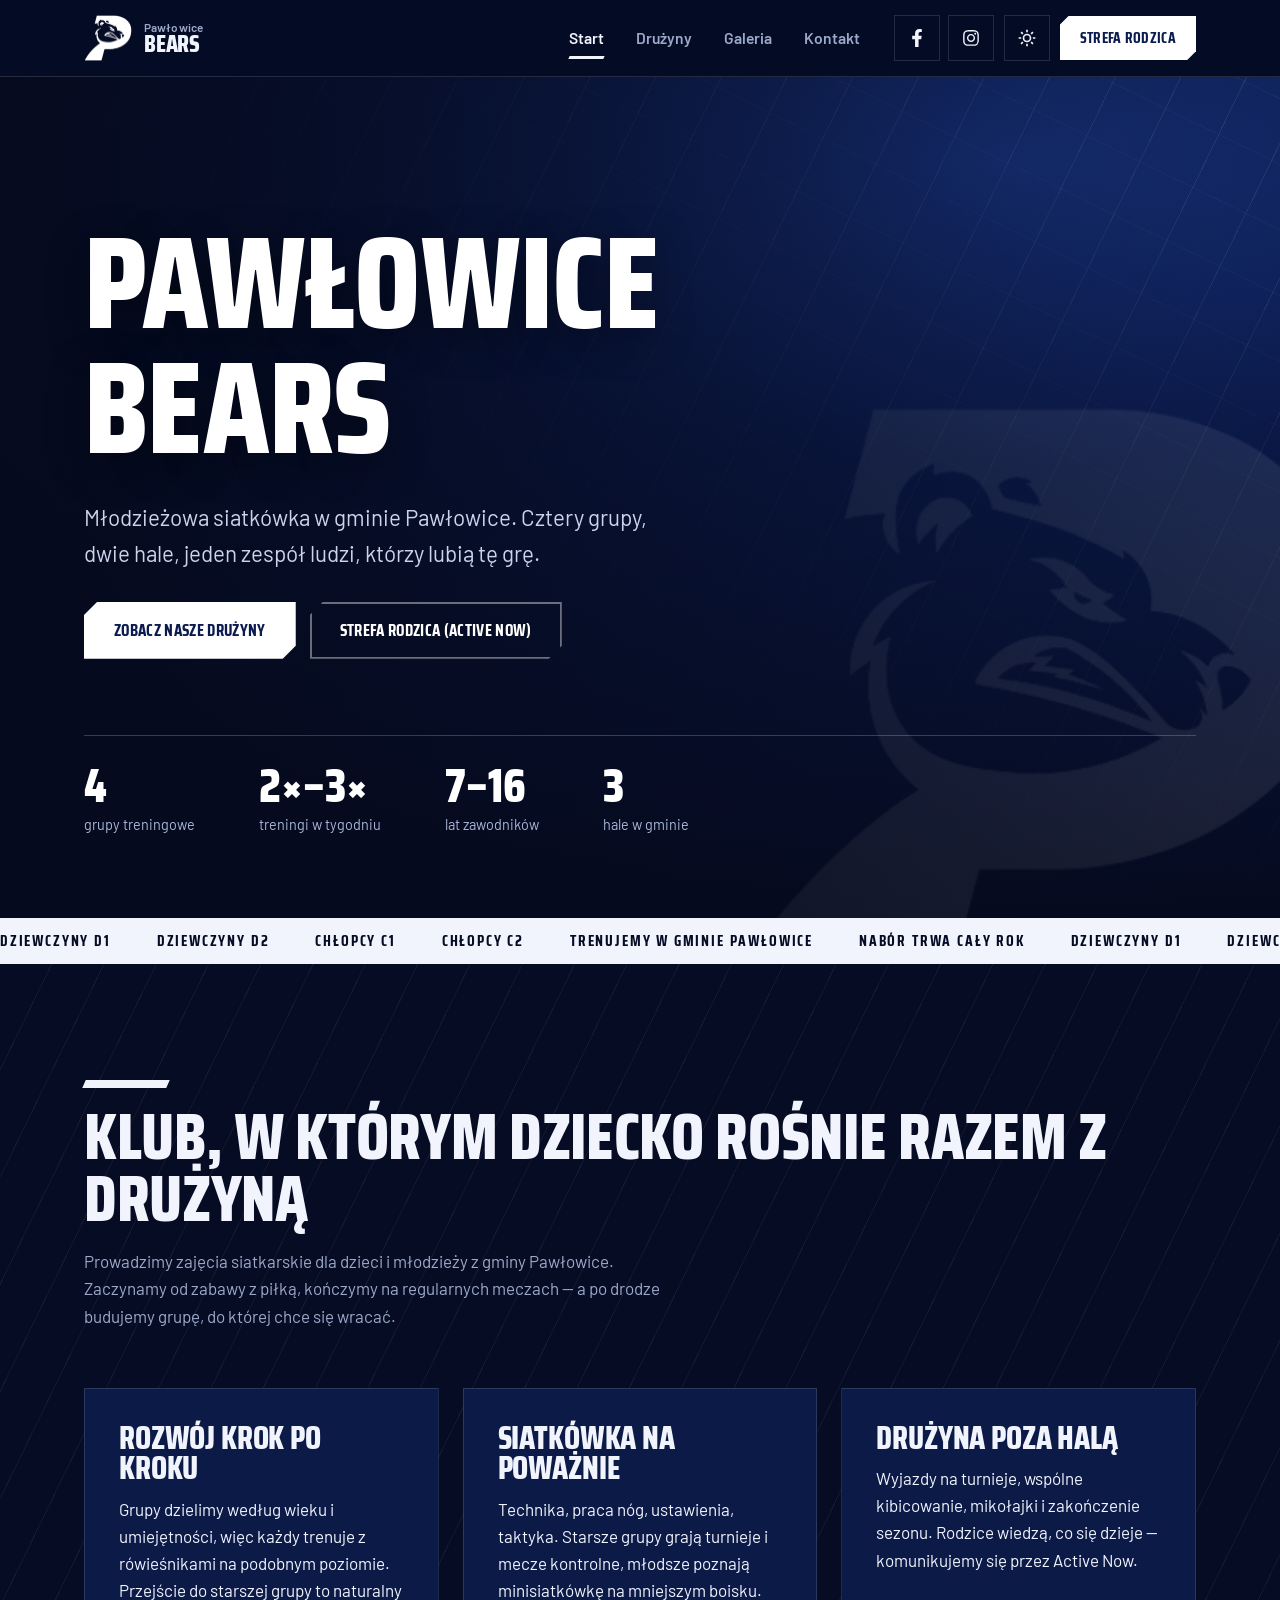
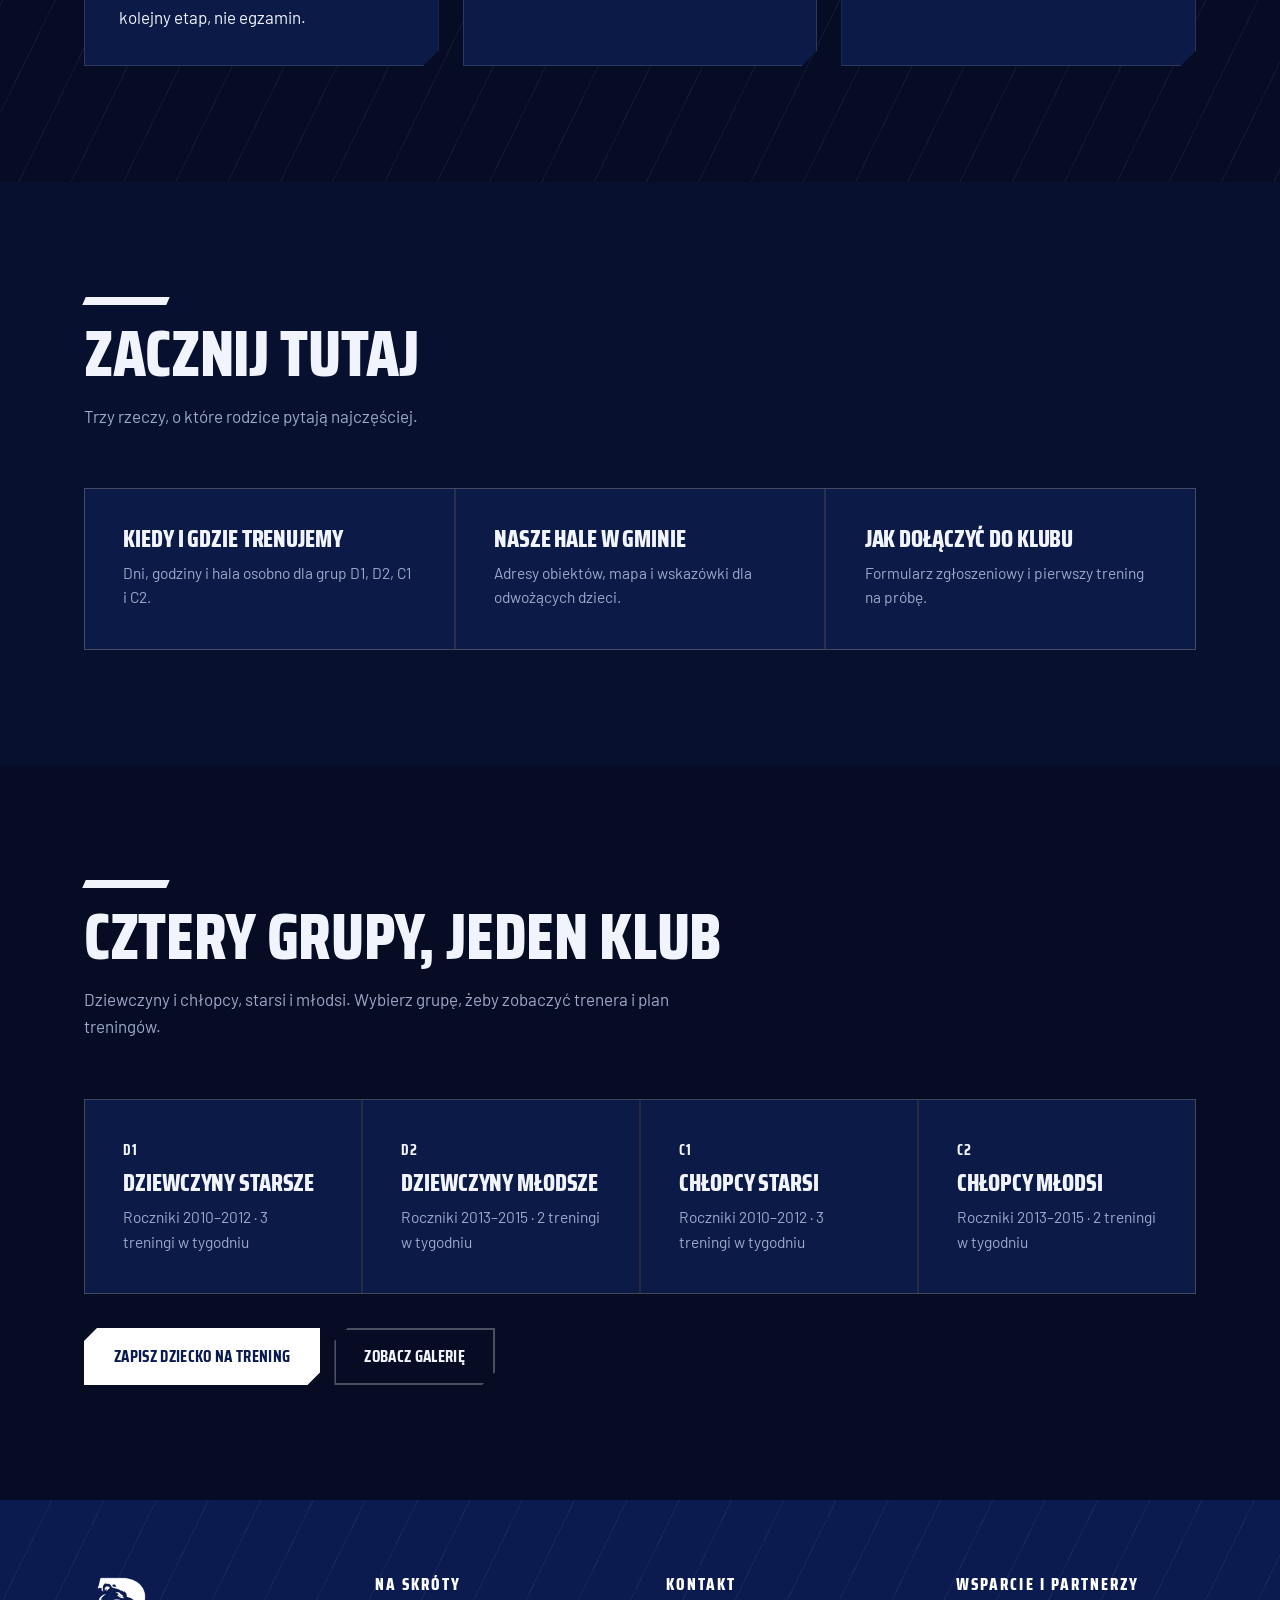
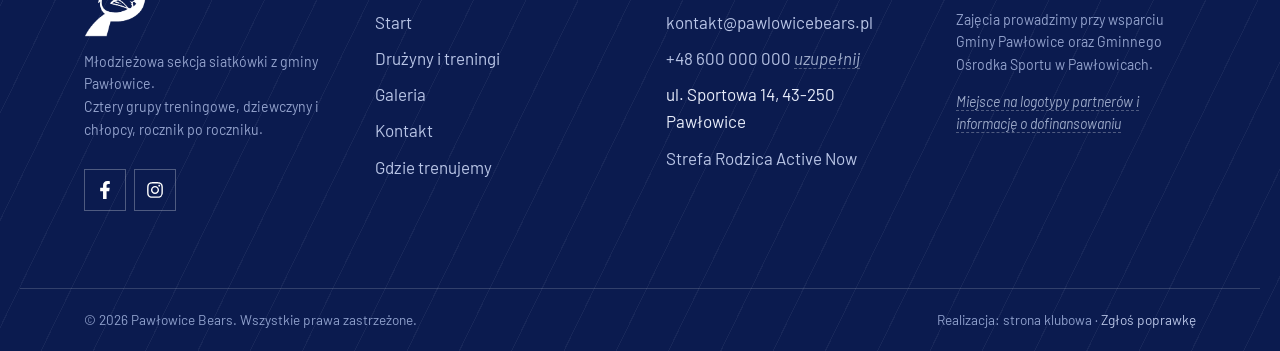
==== index.html @ 210d3157 "first commit" ====
<!doctype html>
<html lang="pl" data-theme="dark">
<head>
<meta charset="utf-8">
<meta name="viewport" content="width=device-width, initial-scale=1, viewport-fit=cover">
<title>Pawłowice Bears — młodzieżowa siatkówka w gminie Pawłowice</title>
<meta name="description" content="Klub siatkarski dla dzieci i młodzieży z gminy Pawłowice. Cztery grupy treningowe, harmonogram zajęć i zapisy.">
<meta name="theme-color" content="#0B1B4F">
<link rel="icon" href="assets/logo-navy.png">
<link rel="preconnect" href="https://fonts.googleapis.com">
<link rel="preconnect" href="https://fonts.gstatic.com" crossorigin>
<link href="https://fonts.googleapis.com/css2?family=Saira+Condensed:wght@600;700;800&family=Barlow:wght@400;500;600;700&display=swap" rel="stylesheet">
<link rel="stylesheet" href="assets/style.css">
<script>
  /* motyw ustawiany przed renderem, żeby uniknąć mignięcia */
  try {
    var t = localStorage.getItem('bears-theme');
    document.documentElement.setAttribute('data-theme', t === 'light' ? 'light' : 'dark');
  } catch (e) {}
</script>

</head>
<body>
<a class="btn btn--solid visually-hidden" href="#tresc">Przejdź do treści</a>
<header class="topbar">
  <div class="shell topbar__in">
    <a class="brand" href="index.html">
      <img class="is-white" src="assets/logo-white.png" alt="" width="42" height="41">
      <img class="is-navy" src="assets/logo-navy.png" alt="" width="42" height="41">
      <span class="brand__name"><span>Pawłowice</span>Bears</span>
    </a>

    <nav class="nav" id="glowna-nawigacja" aria-label="Nawigacja główna">
      <a href="index.html" aria-current="page">Start</a>
      <a href="druzyny.html">Drużyny</a>
      <a href="galeria.html">Galeria</a>
      <a href="kontakt.html">Kontakt</a>
      <a class="btn btn--solid btn--sm" href="https://activenow.pl/" target="_blank" rel="noopener">Strefa Rodzica</a>
    </nav>

    <div class="topbar__tools">
      <div class="socials">
        <a href="https://www.facebook.com/pawlowicebears" aria-label="Facebook klubu" target="_blank" rel="noopener"><svg viewBox="0 0 320 512" aria-hidden="true"><path d="M279.14 288l14.22-92.66h-88.91v-60.13c0-25.35 12.42-50.06 52.24-50.06h40.42V6.26S260.43 0 225.36 0c-73.22 0-121.08 44.38-121.08 124.72v70.62H22.89V288h81.39v224h100.17V288z"/></svg></a>
        <a href="https://www.instagram.com/pawlowicebears" aria-label="Instagram klubu" target="_blank" rel="noopener"><svg viewBox="0 0 448 512" aria-hidden="true"><path d="M224.1 141c-63.6 0-114.9 51.3-114.9 114.9s51.3 114.9 114.9 114.9S339 319.5 339 255.9 287.7 141 224.1 141zm0 189.6c-41.1 0-74.7-33.5-74.7-74.7s33.5-74.7 74.7-74.7 74.7 33.5 74.7 74.7-33.6 74.7-74.7 74.7zm146.4-194.3c0 14.9-12 26.8-26.8 26.8-14.9 0-26.8-12-26.8-26.8s12-26.8 26.8-26.8 26.8 12 26.8 26.8zm76.1 27.2c-1.7-35.9-9.9-67.7-36.2-93.9-26.2-26.2-58-34.4-93.9-36.2-37-2.1-147.9-2.1-184.9 0-35.8 1.7-67.6 9.9-93.9 36.1s-34.4 58-36.2 93.9-2.1 147.9 0 184.9c1.7 35.9 9.9 67.7 36.2 93.9s58 34.4 93.9 36.2c37 2.1 147.9 2.1 184.9 0 35.9-1.7 67.7-9.9 93.9-36.226.2-26.2 34.4-58 36.2-93.9 2.1-37 2.1-147.8 0-184.8zM398.8 388c-7.8 19.6-22.9 34.7-42.6 42.6-29.5 11.7-99.5 9-132.1 9s-102.7 2.6-132.1-9c-19.6-7.8-34.7-22.9-42.6-42.6-11.7-29.5-9-99.5-9-132.1s-2.6-102.7 9-132.1c7.8-19.6 22.9-34.7 42.6-42.6 29.5-11.7 99.5-9 132.1-9s102.7-2.6 132.1 9c19.6 7.8 34.7 22.9 42.6 42.6 11.7 29.5 9 99.5 9 132.1s2.7 102.7-9 132.1z"/></svg></a>
      </div>

      <button class="theme-toggle" data-theme-toggle aria-pressed="false" aria-label="Włącz motyw jasny">
        <svg class="ico-sun" viewBox="0 0 24 24" fill="none" stroke="currentColor" stroke-width="2" aria-hidden="true">
          <circle cx="12" cy="12" r="4.2"/><path d="M12 2v3M12 19v3M2 12h3M19 12h3M4.9 4.9l2.1 2.1M17 17l2.1 2.1M19.1 4.9L17 7M7 17l-2.1 2.1"/>
        </svg>
        <svg class="ico-moon" viewBox="0 0 24 24" fill="none" stroke="currentColor" stroke-width="2" aria-hidden="true">
          <path d="M20 14.2A8.2 8.2 0 0 1 9.8 4 8.4 8.4 0 1 0 20 14.2z"/>
        </svg>
      </button>

      <!-- UZUPEŁNIJ: docelowy adres logowania klubu w Active Now -->
      <a class="btn btn--solid btn--sm" href="https://activenow.pl/" target="_blank" rel="noopener">Strefa Rodzica</a>

      <button class="burger" data-burger aria-expanded="false" aria-controls="glowna-nawigacja" aria-label="Menu">
        <span></span>
      </button>
    </div>
  </div>
</header>
<!--PAGE:start-->
<main id="tresc">

<section class="hero">
  <div class="hero__media" aria-hidden="true">
    <!-- Podmień tło na własne zdjęcie: w pliku style.css, reguła .hero__photo → background-image: url('assets/hero.jpg'); -->
    <div class="hero__photo"></div>
    <div class="hero__grid"></div>
    <img class="hero__mark" src="assets/logo-white.png" alt="">
    <div class="hero__veil"></div>
  </div>

  <div class="shell hero__in">
    <h1>Pawłowice<em>Bears</em></h1>
    <p class="hero__sub">Młodzieżowa siatkówka w gminie Pawłowice. Cztery grupy, dwie hale, jeden zespół ludzi, którzy lubią tę grę.</p>

    <div class="btn-row">
      <a class="btn btn--solid" href="druzyny.html">Zobacz nasze drużyny</a>
      <a class="btn btn--ghost" href="https://activenow.pl/" target="_blank" rel="noopener">Strefa Rodzica (Active&nbsp;Now)</a>
    </div>

    <div class="hero__facts">
      <div class="fact"><b>4</b><span>grupy treningowe</span></div>
      <div class="fact"><b>2×–3×</b><span>treningi w tygodniu</span></div>
      <div class="fact"><b>7–16</b><span>lat zawodników</span></div>
      <div class="fact"><b>3</b><span>hale w gminie</span></div>
    </div>
  </div>
</section>

<div class="ticker" aria-hidden="true">
  <div class="ticker__track">
    <span>Dziewczyny D1</span><span>Dziewczyny D2</span><span>Chłopcy C1</span><span>Chłopcy C2</span><span>Trenujemy w gminie Pawłowice</span><span>Nabór trwa cały rok</span>
    <span>Dziewczyny D1</span><span>Dziewczyny D2</span><span>Chłopcy C1</span><span>Chłopcy C2</span><span>Trenujemy w gminie Pawłowice</span><span>Nabór trwa cały rok</span>
  </div>
</div>

<section class="section court">
  <div class="shell">
    <div class="head">
      <div class="head__bar"></div>
      <h2>Klub, w którym dziecko rośnie razem z drużyną</h2>
      <p>Prowadzimy zajęcia siatkarskie dla dzieci i młodzieży z gminy Pawłowice. Zaczynamy od zabawy z piłką, kończymy na regularnych meczach — a po drodze budujemy grupę, do której chce się wracać.</p>
    </div>

    <div class="grid grid--3">
      <div class="card">
        <h3>Rozwój krok po kroku</h3>
        <p>Grupy dzielimy według wieku i umiejętności, więc każdy trenuje z rówieśnikami na podobnym poziomie. Przejście do starszej grupy to naturalny kolejny etap, nie egzamin.</p>
      </div>
      <div class="card">
        <h3>Siatkówka na poważnie</h3>
        <p>Technika, praca nóg, ustawienia, taktyka. Starsze grupy grają turnieje i mecze kontrolne, młodsze poznają minisiatkówkę na mniejszym boisku.</p>
      </div>
      <div class="card">
        <h3>Drużyna poza halą</h3>
        <p>Wyjazdy na turnieje, wspólne kibicowanie, mikołajki i zakończenie sezonu. Rodzice wiedzą, co się dzieje — komunikujemy się przez Active Now.</p>
      </div>
    </div>
  </div>
</section>

<section class="section section--alt">
  <div class="shell">
    <div class="head">
      <div class="head__bar"></div>
      <h2>Zacznij tutaj</h2>
      <p>Trzy rzeczy, o które rodzice pytają najczęściej.</p>
    </div>

    <div class="tiles">
      <a class="tile" href="druzyny.html">
        <h3>Kiedy i gdzie trenujemy</h3>
        <span>Dni, godziny i hala osobno dla grup D1, D2, C1 i C2.</span>
      </a>
      <a class="tile" href="kontakt.html#hale">
        <h3>Nasze hale w gminie</h3>
        <span>Adresy obiektów, mapa i wskazówki dla odwożących dzieci.</span>
      </a>
      <a class="tile" href="kontakt.html#zapisy">
        <h3>Jak dołączyć do klubu</h3>
        <span>Formularz zgłoszeniowy i pierwszy trening na próbę.</span>
      </a>
    </div>
  </div>
</section>

<section class="section">
  <div class="shell">
    <div class="head">
      <div class="head__bar"></div>
      <h2>Cztery grupy, jeden klub</h2>
      <p>Dziewczyny i chłopcy, starsi i młodsi. Wybierz grupę, żeby zobaczyć trenera i plan treningów.</p>
    </div>

    <div class="tiles">
      <a class="tile" href="druzyny.html#d1"><b>D1</b><h3>Dziewczyny starsze</h3><span>Roczniki 2010–2012 · 3 treningi w tygodniu</span></a>
      <a class="tile" href="druzyny.html#d2"><b>D2</b><h3>Dziewczyny młodsze</h3><span>Roczniki 2013–2015 · 2 treningi w tygodniu</span></a>
      <a class="tile" href="druzyny.html#c1"><b>C1</b><h3>Chłopcy starsi</h3><span>Roczniki 2010–2012 · 3 treningi w tygodniu</span></a>
      <a class="tile" href="druzyny.html#c2"><b>C2</b><h3>Chłopcy młodsi</h3><span>Roczniki 2013–2015 · 2 treningi w tygodniu</span></a>
    </div>

    <div class="btn-row" style="margin-top:34px">
      <a class="btn btn--solid" href="kontakt.html#zapisy">Zapisz dziecko na trening</a>
      <a class="btn btn--ghost" href="galeria.html">Zobacz galerię</a>
    </div>
  </div>
</section>

</main>
<!--PAGE:end-->
<footer class="foot court">
  <div class="shell foot__in">
    <div class="foot__brand">
      <img src="assets/logo-white.png" alt="Logo Pawłowice Bears" width="62" height="60">
      <p class="foot__note">Młodzieżowa sekcja siatkówki z gminy Pawłowice.<br>Cztery grupy treningowe, dziewczyny i chłopcy, rocznik po roczniku.</p>
      <div class="socials">
        <a href="https://www.facebook.com/pawlowicebears" aria-label="Facebook klubu" target="_blank" rel="noopener"><svg viewBox="0 0 320 512" aria-hidden="true"><path d="M279.14 288l14.22-92.66h-88.91v-60.13c0-25.35 12.42-50.06 52.24-50.06h40.42V6.26S260.43 0 225.36 0c-73.22 0-121.08 44.38-121.08 124.72v70.62H22.89V288h81.39v224h100.17V288z"/></svg></a>
        <a href="https://www.instagram.com/pawlowicebears" aria-label="Instagram klubu" target="_blank" rel="noopener"><svg viewBox="0 0 448 512" aria-hidden="true"><path d="M224.1 141c-63.6 0-114.9 51.3-114.9 114.9s51.3 114.9 114.9 114.9S339 319.5 339 255.9 287.7 141 224.1 141zm0 189.6c-41.1 0-74.7-33.5-74.7-74.7s33.5-74.7 74.7-74.7 74.7 33.5 74.7 74.7-33.6 74.7-74.7 74.7zm146.4-194.3c0 14.9-12 26.8-26.8 26.8-14.9 0-26.8-12-26.8-26.8s12-26.8 26.8-26.8 26.8 12 26.8 26.8zm76.1 27.2c-1.7-35.9-9.9-67.7-36.2-93.9-26.2-26.2-58-34.4-93.9-36.2-37-2.1-147.9-2.1-184.9 0-35.8 1.7-67.6 9.9-93.9 36.1s-34.4 58-36.2 93.9-2.1 147.9 0 184.9c1.7 35.9 9.9 67.7 36.2 93.9s58 34.4 93.9 36.2c37 2.1 147.9 2.1 184.9 0 35.9-1.7 67.7-9.9 93.9-36.226.2-26.2 34.4-58 36.2-93.9 2.1-37 2.1-147.8 0-184.8zM398.8 388c-7.8 19.6-22.9 34.7-42.6 42.6-29.5 11.7-99.5 9-132.1 9s-102.7 2.6-132.1-9c-19.6-7.8-34.7-22.9-42.6-42.6-11.7-29.5-9-99.5-9-132.1s-2.6-102.7 9-132.1c7.8-19.6 22.9-34.7 42.6-42.6 29.5-11.7 99.5-9 132.1-9s102.7-2.6 132.1 9c19.6 7.8 34.7 22.9 42.6 42.6 11.7 29.5 9 99.5 9 132.1s2.7 102.7-9 132.1z"/></svg></a>
      </div>
    </div>

    <div>
      <h4>Na skróty</h4>
      <ul>
        <li><a href="index.html">Start</a></li>
        <li><a href="druzyny.html">Drużyny i treningi</a></li>
        <li><a href="galeria.html">Galeria</a></li>
        <li><a href="kontakt.html">Kontakt</a></li>
        <li><a href="kontakt.html#hale">Gdzie trenujemy</a></li>
      </ul>
    </div>

    <div>
      <h4>Kontakt</h4>
      <ul>
        <li><a href="mailto:kontakt@pawlowicebears.pl">kontakt@pawlowicebears.pl</a></li>
        <li><a href="tel:+48600000000">+48 600 000 000</a> <span class="tbd">uzupełnij</span></li>
        <li>ul. Sportowa 14, 43-250 Pawłowice</li>
        <li><a href="https://activenow.pl/" target="_blank" rel="noopener">Strefa Rodzica Active&nbsp;Now</a></li>
      </ul>
    </div>

    <div>
      <h4>Wsparcie i partnerzy</h4>
      <p class="foot__note">
        Zajęcia prowadzimy przy wsparciu Gminy Pawłowice oraz Gminnego Ośrodka Sportu w Pawłowicach.
      </p>
      <p class="foot__note"><span class="tbd">Miejsce na logotypy partnerów i informację o dofinansowaniu</span></p>
    </div>
  </div>

  <div class="shell foot__bar">
    <span>© <span data-rok>2026</span> Pawłowice Bears. Wszystkie prawa zastrzeżone.</span>
    <span>Realizacja: strona klubowa · <a href="kontakt.html">Zgłoś poprawkę</a></span>
  </div>
</footer>

<script src="assets/app.js"></script>
</body>
</html>
---- assets/style.css ----
/* ============================================================
   PAWŁOWICE BEARS — arkusz stylów
   Motyw: granat / biel / srebro. Domyślnie ciemny.
   ============================================================ */

/* --- 1. Tokeny ------------------------------------------------ */
:root {
  /* marka */
  --navy:        #0B1B4F;
  --navy-deep:   #060C24;
  --navy-mid:    #0E2160;
  --silver:      #C3CBDD;
  --white:       #FFFFFF;

  /* motyw ciemny (domyślny) */
  --bg:          #060C24;
  --bg-alt:      #08102F;
  --panel:       #0C1A48;
  --panel-2:     #102055;
  --text:        #F1F4FC;
  --muted:       #9CA9C8;
  --line:        rgba(255,255,255,.13);
  --line-strong: rgba(255,255,255,.28);
  --btn-fill:    #FFFFFF;
  --btn-ink:     #0B1B4F;
  --shadow:      0 24px 60px -28px rgba(0,0,0,.85);
  --logo-navy:   none;
  --logo-white:  block;

  /* typografia */
  --display: "Saira Condensed", "Arial Narrow", system-ui, sans-serif;
  --body:    "Barlow", system-ui, -apple-system, "Segoe UI", sans-serif;

  /* geometria — ostre kąty */
  --notch: 16px;
  --rail: clamp(18px, 5vw, 64px);
  --maxw: 1240px;
}

html[data-theme="light"] {
  --bg:          #EEF1F8;
  --bg-alt:      #FFFFFF;
  --panel:       #FFFFFF;
  --panel-2:     #F5F7FC;
  --text:        #0B1B4F;
  --muted:       #566288;
  --line:        rgba(11,27,79,.14);
  --line-strong: rgba(11,27,79,.34);
  --btn-fill:    #0B1B4F;
  --btn-ink:     #FFFFFF;
  --shadow:      0 22px 50px -30px rgba(11,27,79,.45);
  --logo-navy:   block;
  --logo-white:  none;
}

/* --- 2. Reset -------------------------------------------------- */
*, *::before, *::after { box-sizing: border-box; }
html { -webkit-text-size-adjust: 100%; scroll-behavior: smooth; scroll-padding-top: calc(86px + env(safe-area-inset-top, 0px)); }
body {
  margin: 0;
  background: var(--bg);
  color: var(--text);
  font-family: var(--body);
  font-size: 17px;
  line-height: 1.6;
  overflow-x: hidden;
  transition: background-color .35s ease, color .35s ease;
}
img { max-width: 100%; display: block; }
a { color: inherit; }
button { font: inherit; color: inherit; }
figure, blockquote, dl, dd { margin: 0; }
h1, h2, h3, h4 {
  font-family: var(--display);
  font-weight: 800;
  line-height: .95;
  letter-spacing: -.005em;
  text-transform: uppercase;
  margin: 0;
}
h1 { font-size: clamp(3.1rem, 11vw, 8.2rem); }
h2 { font-size: clamp(2.2rem, 6vw, 4.1rem); }
h3 { font-size: clamp(1.4rem, 3vw, 2rem); }
p  { margin: 0 0 1em; }
:focus-visible {
  outline: 3px solid var(--text);
  outline-offset: 3px;
}

/* --- 3. Pomocnicze ---------------------------------------------- */
.shell { width: 100%; max-width: var(--maxw); margin-inline: auto; padding-inline: var(--rail); }
.section { padding-block: clamp(64px, 9vw, 130px); position: relative; }
.section--alt { background: var(--bg-alt); }
.lede { font-size: clamp(1.05rem, 1.7vw, 1.25rem); color: var(--muted); max-width: 62ch; }
.muted { color: var(--muted); }
.visually-hidden {
  position: absolute; width: 1px; height: 1px; overflow: hidden;
  clip: rect(0 0 0 0); clip-path: inset(50%); white-space: nowrap;
}
/* dane do uzupełnienia przez klub */
.tbd {
  color: var(--muted);
  border-bottom: 1px dashed var(--line-strong);
  font-style: italic;
}

/* nagłówek sekcji z ukośną belką */
.head { display: grid; gap: 18px; margin-bottom: clamp(32px, 5vw, 58px); }
.head__bar {
  width: 84px; height: 8px; background: var(--text);
  transform: skewX(-24deg);
}
.head p { max-width: 60ch; color: var(--muted); margin: 0; }

/* siatka linii boiska jako tło */
.court::before {
  content: ""; position: absolute; inset: 0; pointer-events: none;
  background-image: repeating-linear-gradient(
    116deg, transparent 0 46px, currentColor 46px 47px);
  opacity: .055;
}

/* --- 4. Przyciski ------------------------------------------------ */
.btn {
  --notch: 13px;
  display: inline-flex; align-items: center; gap: .6em;
  padding: 15px 30px;
  font-family: var(--display); font-weight: 700; font-size: 1.05rem;
  text-transform: uppercase; letter-spacing: .02em;
  text-decoration: none; cursor: pointer; border: 0;
  clip-path: polygon(var(--notch) 0, 100% 0, 100% calc(100% - var(--notch)), calc(100% - var(--notch)) 100%, 0 100%, 0 var(--notch));
  transition: transform .18s ease, background-color .18s ease, color .18s ease;
}
.btn:hover { transform: translateY(-2px); }
.btn--solid { background: var(--btn-fill); color: var(--btn-ink); }
.btn--solid:hover { background: var(--silver); }
.btn--ghost { background: transparent; color: var(--text); box-shadow: inset 0 0 0 2px var(--line-strong); }
.btn--ghost:hover { box-shadow: inset 0 0 0 2px var(--text); }
.btn--sm { --notch: 9px; padding: 10px 20px; font-size: .95rem; }
.btn-row { display: flex; flex-wrap: wrap; gap: 14px; }

/* --- 5. Nagłówek strony ------------------------------------------ */
.topbar {
  position: sticky; top: 0; z-index: 60;
  background: color-mix(in srgb, var(--bg) 82%, transparent);
  backdrop-filter: blur(14px) saturate(140%);
  border-bottom: 1px solid var(--line);
  padding-top: env(safe-area-inset-top, 0px);
}
.topbar__in {
  display: flex; align-items: center; gap: 20px;
  min-height: 76px;
}
.brand { display: flex; align-items: center; gap: 12px; text-decoration: none; margin-right: auto; }
.brand img { width: 48px; height: auto; }
.brand img.is-navy  { display: var(--logo-navy); }
.brand img.is-white { display: var(--logo-white); }
.brand__name {
  font-family: var(--display); font-weight: 800; text-transform: uppercase;
  font-size: 1.5rem; line-height: .85; letter-spacing: -.01em;
}
.brand__name span {
  display: block; font-family: var(--body); font-weight: 600;
  font-size: .74rem; letter-spacing: .01em; text-transform: none; color: var(--muted);
  margin-bottom: 2px;
}

.nav { display: flex; align-items: center; gap: 4px; }
.nav .btn { display: none; }
.nav a {
  position: relative; padding: 10px 14px; text-decoration: none;
  font-weight: 600; font-size: .98rem; color: var(--muted);
  transition: color .18s ease;
}
.nav a:hover { color: var(--text); }
.nav a[aria-current="page"] { color: var(--text); }
.nav a[aria-current="page"]::after {
  content: ""; position: absolute; left: 14px; right: 14px; bottom: 2px;
  height: 3px; background: var(--text); transform: skewX(-24deg);
}
.topbar__tools { display: flex; align-items: center; gap: 10px; }

.theme-toggle {
  width: 46px; height: 46px; display: grid; place-items: center;
  background: transparent; border: 1px solid var(--line); cursor: pointer;
  transition: border-color .2s ease, transform .2s ease;
}
.theme-toggle:hover { border-color: var(--line-strong); transform: rotate(-12deg); }
.theme-toggle svg { width: 20px; height: 20px; }
.theme-toggle .ico-sun  { display: var(--logo-white); }
.theme-toggle .ico-moon { display: var(--logo-navy); }

.burger {
  display: none; width: 46px; height: 46px; place-items: center;
  background: transparent; border: 1px solid var(--line); cursor: pointer;
}
.burger span { display: block; width: 20px; height: 2px; background: var(--text); box-shadow: 0 -6px 0 var(--text), 0 6px 0 var(--text); }

/* --- 6. Hero ------------------------------------------------------ */
.hero { position: relative; overflow: hidden; background: var(--navy-deep); color: #F1F4FC; }
html[data-theme="light"] .hero { background: var(--navy); }
.hero__media { position: absolute; inset: 0; }
/* Podmień na własne zdjęcie: dodaj do .hero__photo → background-image: url('assets/hero.jpg'); */
.hero__photo {
  position: absolute; inset: 0;
  background: radial-gradient(120% 90% at 78% 10%, #1B3A8F 0%, #0B1B4F 42%, #050A1E 100%);
  background-size: cover; background-position: center;
}
.hero__grid {
  position: absolute; inset: 0; opacity: .3;
  background-image:
    repeating-linear-gradient(116deg, transparent 0 58px, rgba(255,255,255,.35) 58px 59px),
    repeating-linear-gradient(26deg,  transparent 0 58px, rgba(255,255,255,.14) 58px 59px);
  mask-image: linear-gradient(200deg, #000 5%, transparent 68%);
}
.hero__mark {
  position: absolute; right: -6%; bottom: -14%; width: min(58vw, 660px);
  opacity: .1; pointer-events: none; filter: saturate(0);
}
.hero__veil {
  position: absolute; inset: 0;
  background: linear-gradient(88deg, rgba(5,10,30,.94) 8%, rgba(5,10,30,.62) 48%, rgba(5,10,30,.2) 100%);
}
.hero__in {
  position: relative; z-index: 2;
  padding-block: clamp(96px, 16vh, 190px) clamp(60px, 9vh, 110px);
  display: grid; gap: 30px;
}
.hero h1 { color: #fff; text-shadow: 0 10px 40px rgba(0,0,0,.4); }
.hero h1 em { font-style: normal; display: block; }
.hero__sub { font-size: clamp(1.05rem, 2vw, 1.4rem); color: #CBD4EC; max-width: 46ch; margin: 0; }
.hero .btn--ghost { color: #fff; box-shadow: inset 0 0 0 2px rgba(255,255,255,.4); }
.hero .btn--ghost:hover { box-shadow: inset 0 0 0 2px #fff; }
.hero .btn--solid { background: #fff; color: var(--navy); }

.hero__facts {
  display: flex; flex-wrap: wrap; gap: clamp(20px, 5vw, 64px);
  margin-top: clamp(18px, 4vw, 46px);
  padding-top: 26px; border-top: 1px solid rgba(255,255,255,.2);
}
.fact b {
  display: block; font-family: var(--display); font-weight: 800;
  font-size: clamp(2rem, 4.4vw, 3rem); line-height: 1; color: #fff;
}
.fact span { font-size: .9rem; color: #A9B6D8; }

/* pas pod hero — przewijany tekst */
.ticker {
  background: var(--text); color: var(--bg);
  overflow: hidden; padding-block: 11px;
  font-family: var(--display); font-weight: 700; text-transform: uppercase;
  letter-spacing: .12em; font-size: .95rem;
}
.ticker__track { display: flex; gap: 46px; width: max-content; animation: slide 34s linear infinite; }
@keyframes slide { to { transform: translateX(-50%); } }
@media (prefers-reduced-motion: reduce) { .ticker__track { animation: none; } }

/* --- 7. Karty / siatki -------------------------------------------- */
.grid { display: grid; gap: clamp(16px, 2vw, 24px); }
.grid--3 { grid-template-columns: repeat(auto-fit, minmax(270px, 1fr)); }
.grid--2 { grid-template-columns: repeat(auto-fit, minmax(320px, 1fr)); }

.card {
  background: var(--panel); border: 1px solid var(--line);
  padding: clamp(24px, 3vw, 34px);
  clip-path: polygon(0 0, 100% 0, 100% calc(100% - var(--notch)), calc(100% - var(--notch)) 100%, 0 100%);
}
.card h3 { margin-bottom: 12px; }
.card p:last-child { margin-bottom: 0; }
.card__no {
  font-family: var(--display); font-weight: 800; font-size: 1.1rem;
  color: var(--muted); display: block; margin-bottom: 14px;
}

/* kafelki skrótów */
.tiles { display: grid; gap: 2px; grid-template-columns: repeat(auto-fit, minmax(260px, 1fr)); background: var(--line); border: 1px solid var(--line); }
.tile {
  background: var(--panel); padding: clamp(26px, 3vw, 40px);
  text-decoration: none; display: grid; gap: 10px; align-content: start;
  transition: background-color .2s ease;
}
.tile:hover { background: var(--panel-2); }
.tile h3 { font-size: 1.5rem; }
.tile span { color: var(--muted); font-size: .97rem; }
.tile b { font-family: var(--display); font-weight: 700; letter-spacing: .04em; font-size: .95rem; }

/* --- 8. Drużyny ---------------------------------------------------- */
.team {
  border: 1px solid var(--line); background: var(--panel);
  display: grid; grid-template-columns: 240px 1fr;
  margin-bottom: clamp(18px, 2.4vw, 28px);
  clip-path: polygon(0 0, 100% 0, 100% calc(100% - 26px), calc(100% - 26px) 100%, 0 100%);
}
.team__id {
  background: var(--navy); color: #fff;
  padding: clamp(24px, 3vw, 34px);
  display: grid; align-content: space-between; gap: 22px; position: relative; overflow: hidden;
}
.team__code {
  font-family: var(--display); font-weight: 800; font-size: clamp(4.4rem, 9vw, 7rem);
  line-height: .8; letter-spacing: -.03em; position: relative; z-index: 2;
}
.team__who { font-weight: 600; font-size: 1.02rem; color: #C6D0EC; position: relative; z-index: 2; }
.team__who small { display: block; color: #8E9DC6; font-weight: 500; }
.team__id::after {
  content: ""; position: absolute; right: -40px; top: -30px; width: 170px; height: 170px;
  background: rgba(255,255,255,.07); transform: rotate(45deg);
}
.team__body { padding: clamp(24px, 3vw, 34px); display: grid; gap: 22px; align-content: start; }
.coach { display: flex; flex-wrap: wrap; gap: 10px 28px; align-items: baseline; }
.coach strong { font-family: var(--display); font-size: 1.3rem; font-weight: 700; }
.coach a { color: var(--text); text-decoration-color: var(--line-strong); text-underline-offset: 4px; }

table.sched { width: 100%; border-collapse: collapse; font-size: .97rem; }
table.sched caption { text-align: left; color: var(--muted); font-size: .88rem; padding-bottom: 8px; }
table.sched th, table.sched td { text-align: left; padding: 11px 14px 11px 0; border-bottom: 1px solid var(--line); }
table.sched th { font-family: var(--display); font-weight: 700; font-size: .95rem; letter-spacing: .04em; color: var(--muted); }
table.sched td:first-child { font-weight: 600; white-space: nowrap; }
table.sched td:nth-child(2) { font-variant-numeric: tabular-nums; white-space: nowrap; }
table.sched tr:last-child td { border-bottom: 0; }

/* --- 9. Galeria ---------------------------------------------------- */
.filters { display: flex; flex-wrap: wrap; gap: 10px; margin-bottom: 30px; }
.filters button {
  padding: 10px 22px; background: transparent; cursor: pointer;
  border: 1px solid var(--line); color: var(--muted);
  font-family: var(--display); font-weight: 700; letter-spacing: .05em;
  text-transform: uppercase; font-size: .92rem;
  transition: color .18s, border-color .18s, background-color .18s;
}
.filters button:hover { color: var(--text); border-color: var(--line-strong); }
.filters button[aria-pressed="true"] { background: var(--text); color: var(--bg); border-color: var(--text); }

.gallery { display: grid; grid-template-columns: repeat(auto-fill, minmax(226px, 1fr)); gap: 12px; }
.shot {
  position: relative; padding: 0; border: 0; cursor: zoom-in; background: var(--panel);
  aspect-ratio: 4 / 3; overflow: hidden; display: block;
}
.shot img, .shot svg { width: 100%; height: 100%; object-fit: cover; transition: transform .5s cubic-bezier(.2,.7,.3,1); }
.shot:hover img, .shot:hover svg { transform: scale(1.05); }
.shot figcaption {
  position: absolute; left: 0; right: 0; bottom: 0; padding: 26px 16px 13px;
  background: linear-gradient(transparent, rgba(4,9,26,.9));
  color: #fff; font-size: .9rem; text-align: left;
}
.shot[hidden] { display: none; }
.shot:focus-visible { outline: 3px solid var(--text); outline-offset: 3px; }

.lightbox {
  position: fixed; inset: 0; z-index: 120; display: none;
  background: rgba(3,7,22,.97); backdrop-filter: blur(6px);
  padding: clamp(14px, 4vw, 56px); place-items: center;
}
.lightbox.is-open { display: grid; }
.lightbox__box { width: min(1080px, 88vw); }
.lightbox__frame { width: 100%; max-height: 78vh; display: grid; }
.lightbox__frame img, .lightbox__frame svg { width: 100%; height: auto; max-height: 76vh; object-fit: contain; }
.lightbox__cap { color: #D6DEF4; padding-top: 16px; font-size: .95rem; text-align: center; margin: 0; }
.lightbox button {
  position: absolute; background: transparent; border: 1px solid rgba(255,255,255,.3);
  color: #fff; width: 52px; height: 52px; cursor: pointer; font-size: 1.5rem; line-height: 1;
}
.lightbox button:hover { background: rgba(255,255,255,.12); }
.lb-close { top: clamp(14px, 3vw, 30px); right: clamp(14px, 3vw, 30px); }
.lb-prev { left: clamp(10px, 2vw, 26px); top: 50%; transform: translateY(-50%); }
.lb-next { right: clamp(10px, 2vw, 26px); top: 50%; transform: translateY(-50%); }

/* --- 10. Kontakt --------------------------------------------------- */
.contact-grid { display: grid; grid-template-columns: repeat(auto-fit, minmax(300px, 1fr)); gap: clamp(20px, 3vw, 40px); align-items: start; }
.info-list { list-style: none; margin: 0; padding: 0; display: grid; gap: 2px; }
.info-list li { background: var(--panel); border: 1px solid var(--line); padding: 20px 22px; display: grid; gap: 4px; }
.info-list b { font-family: var(--display); font-weight: 700; font-size: 1.05rem; letter-spacing: .03em; }
.info-list a { text-decoration: none; }
.info-list a:hover { text-decoration: underline; text-underline-offset: 4px; }

.venue { border: 1px solid var(--line); background: var(--panel); padding: clamp(22px, 2.6vw, 30px); display: grid; gap: 10px; }
.venue h3 { font-size: 1.35rem; }
.venue address { font-style: normal; color: var(--muted); }
.venue__tag { font-family: var(--display); font-weight: 700; font-size: .85rem; letter-spacing: .1em; color: var(--muted); }
.venue__map { justify-self: start; font-weight: 600; text-underline-offset: 5px; }

.map-frame { border: 1px solid var(--line); background: var(--panel-2); min-height: 380px; display: grid; }
.map-frame iframe { width: 100%; height: 100%; min-height: 380px; border: 0; display: block; }

form.klub { display: grid; gap: 18px; }
.field { display: grid; gap: 7px; }
.field label { font-family: var(--display); font-weight: 700; font-size: .95rem; letter-spacing: .05em; }
.field input, .field select, .field textarea {
  font: inherit; color: var(--text); background: var(--bg-alt);
  border: 1px solid var(--line); padding: 13px 15px; width: 100%;
}
.field input:focus, .field select:focus, .field textarea:focus { outline: 2px solid var(--text); outline-offset: 1px; }
.field textarea { min-height: 150px; resize: vertical; }
.field--row { display: grid; grid-template-columns: 1fr 1fr; gap: 18px; }
.field small { color: var(--muted); font-size: .85rem; }
.form-note { padding: 14px 16px; border-left: 3px solid var(--text); background: var(--panel-2); font-size: .95rem; }
.form-note[hidden] { display: none; }

.activenow { border: 1px solid var(--line-strong); background: var(--panel); padding: clamp(26px, 3.5vw, 46px); display: grid; gap: 20px; }
.activenow__slot {
  min-height: 220px; border: 2px dashed var(--line-strong); display: grid; place-items: center;
  text-align: center; padding: 30px; color: var(--muted);
}

/* --- 11. Stopka ---------------------------------------------------- */
.foot { background: var(--navy); color: #E7ECFA; position: relative; overflow: hidden; }
html[data-theme="light"] .foot { color: #E7ECFA; }
.foot__in { position: relative; z-index: 2; display: grid; gap: clamp(32px, 4vw, 52px); padding-block: clamp(50px, 6vw, 80px); grid-template-columns: repeat(auto-fit, minmax(210px, 1fr)); }
.foot h4 { font-family: var(--display); font-size: 1.05rem; letter-spacing: .12em; text-transform: uppercase; margin: 0 0 16px; color: #fff; }
.foot ul { list-style: none; margin: 0; padding: 0; display: grid; gap: 9px; }
.foot a { color: #B9C5E6; text-decoration: none; }
.foot a:hover { color: #fff; text-decoration: underline; text-underline-offset: 4px; }
.foot__brand { display: grid; gap: 14px; }
.foot__brand img { width: 62px; }
.foot__note { font-size: .88rem; color: #93A2CC; line-height: 1.6; }
.foot__bar {
  border-top: 1px solid rgba(255,255,255,.16);
  padding-top: 20px; padding-bottom: calc(20px + env(safe-area-inset-bottom, 0px));
  display: flex; flex-wrap: wrap; gap: 12px 26px; justify-content: space-between;
  font-size: .85rem; color: #8FA0CC; position: relative; z-index: 2;
}
.socials { display: flex; gap: 8px; }
.socials a {
  width: 42px; height: 42px; display: grid; place-items: center;
  border: 1px solid rgba(255,255,255,.28); color: #fff;
  transition: background-color .2s ease;
}
.socials a:hover { background: rgba(255,255,255,.15); }
.socials svg { width: 18px; height: 18px; fill: currentColor; }
.topbar .socials a { border-color: var(--line); color: var(--text); width: 46px; height: 46px; }
.topbar .socials a:hover { background: color-mix(in srgb, var(--text) 12%, transparent); }

/* --- 12. Nagłówek podstrony ---------------------------------------- */
.pagehead { background: var(--navy); color: #fff; position: relative; overflow: hidden; }
.pagehead__in { position: relative; z-index: 2; padding-block: clamp(56px, 9vw, 110px) clamp(40px, 6vw, 72px); display: grid; gap: 18px; }
.pagehead h1 { font-size: clamp(2.6rem, 8vw, 5.6rem); color: #fff; }
.pagehead p { color: #C2CCE9; max-width: 58ch; margin: 0; }
.pagehead__mark { position: absolute; right: -4%; top: -30%; width: min(44vw, 440px); opacity: .09; }
.crumbs { font-size: .86rem; color: #93A2CC; }
.crumbs a { color: #93A2CC; text-decoration: none; }
.crumbs a:hover { color: #fff; }

/* --- 13. Responsywność ---------------------------------------------- */
@media (max-width: 960px) {
  .team { grid-template-columns: 1fr; }
  .team__id { padding-block: 22px; }
  .team__code { font-size: 3.6rem; }
}
@media (max-width: 860px) {
  .burger { display: grid; }
  .nav {
    position: fixed; inset: calc(76px + env(safe-area-inset-top, 0px)) 0 auto 0;
    flex-direction: column; align-items: stretch;
    background: var(--bg); border-bottom: 1px solid var(--line);
    padding: 12px var(--rail) 26px; gap: 0;
    transform: translateY(-120%); transition: transform .32s cubic-bezier(.3,.8,.3,1);
    box-shadow: var(--shadow);
  }
  .nav.is-open { transform: translateY(0); }
  .nav a { padding: 16px 0; font-size: 1.25rem; font-family: var(--display); font-weight: 700; text-transform: uppercase; border-bottom: 1px solid var(--line); }
  .nav a[aria-current="page"]::after { left: 0; right: auto; width: 34px; bottom: 8px; }
  .nav .btn { display: inline-flex; margin-top: 22px; align-self: flex-start; }
  .topbar__tools .btn { display: none; }
  .topbar .socials { display: none; }
}
@media (max-width: 620px) {
  body { font-size: 16px; }
  .field--row { grid-template-columns: 1fr; }
  .brand__name { font-size: 1.15rem; }
  .hero__facts { gap: 20px 34px; }
  .lb-prev, .lb-next { top: auto; bottom: 16px; transform: none; }
  .lb-prev { left: 16px; } .lb-next { right: 16px; }
}
@media (prefers-reduced-motion: reduce) {
  *, *::before, *::after { animation-duration: .001ms !important; transition-duration: .001ms !important; scroll-behavior: auto !important; }
}
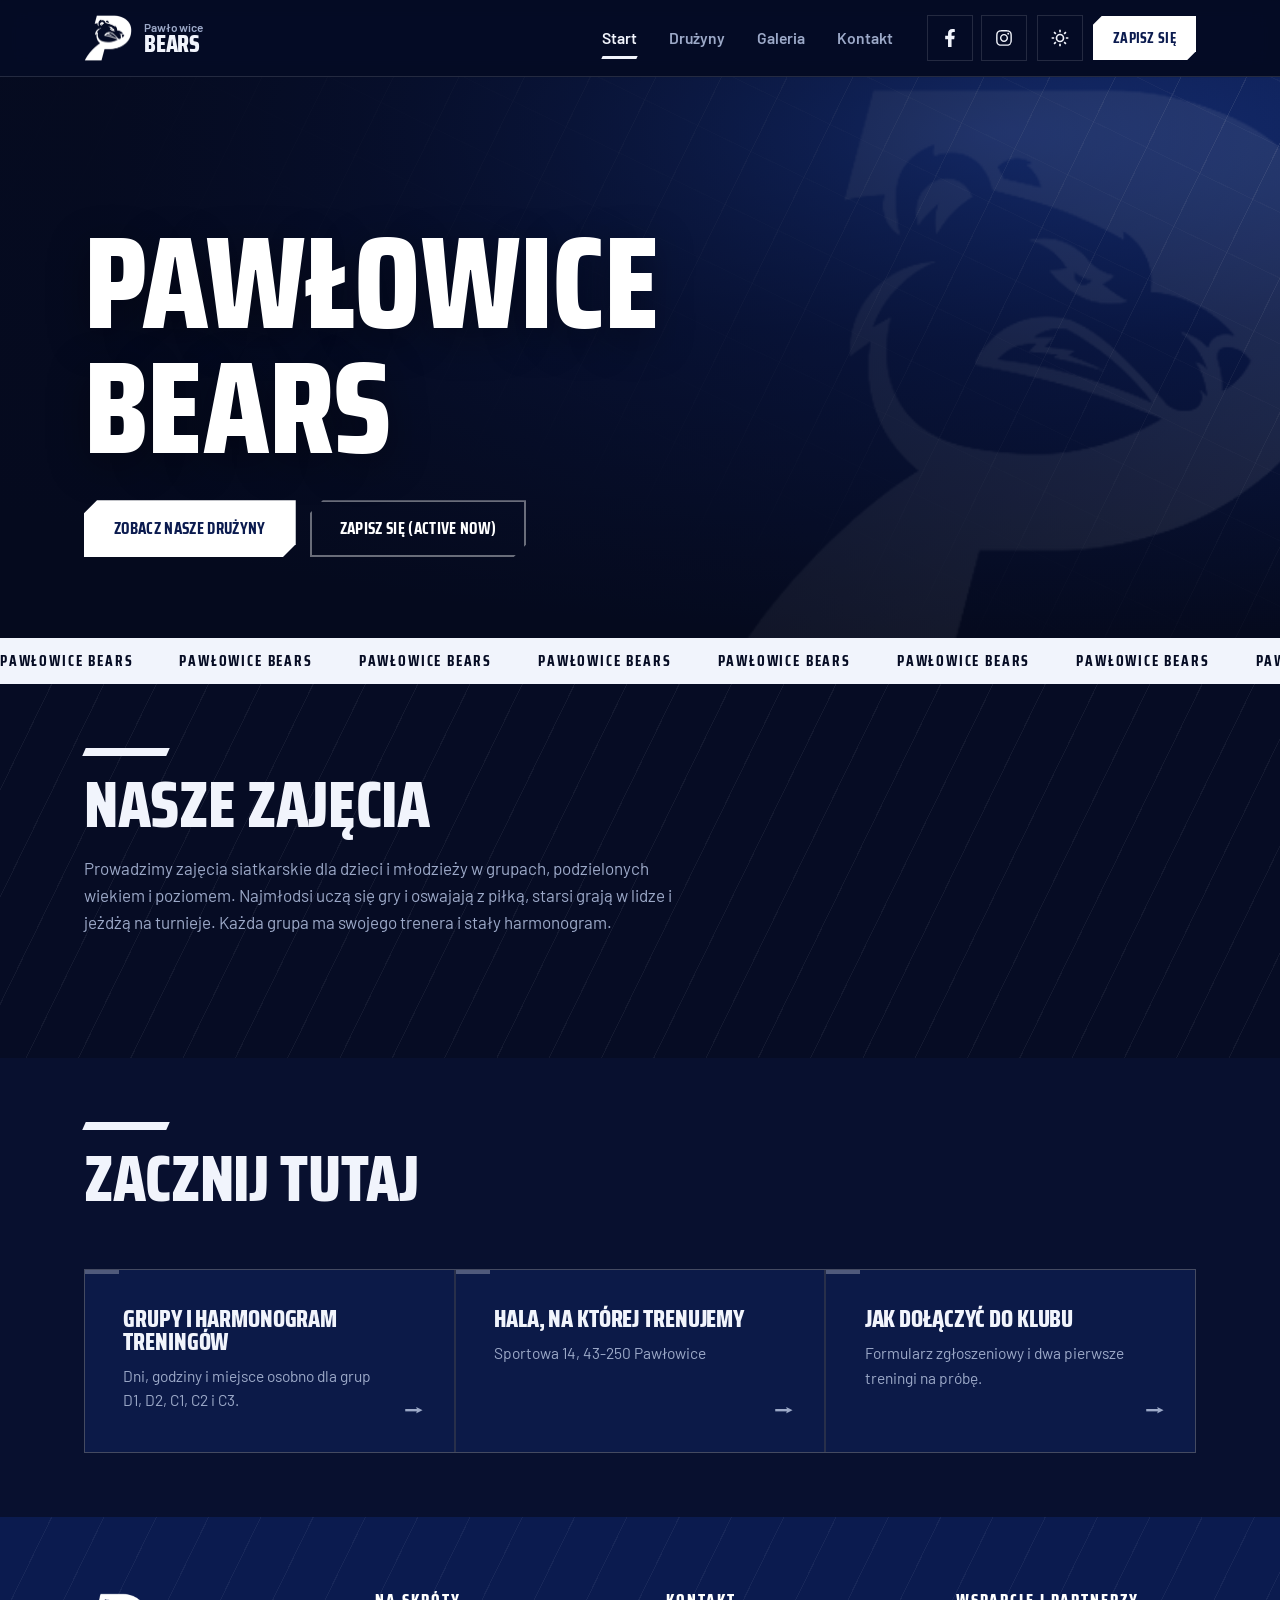
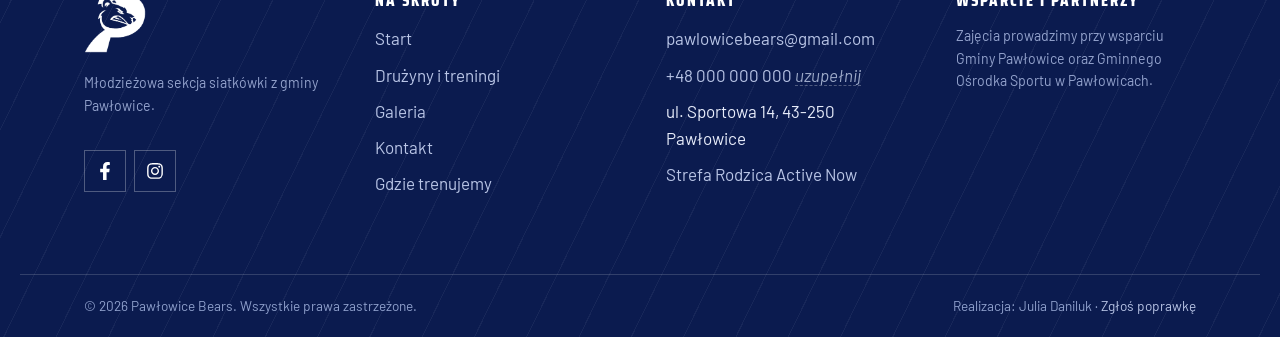
==== commit 5ff84b10: "Modyfikacja strony" ====
--- a/index.html
+++ b/index.html
@@ -35,7 +35,8 @@
       <a href="druzyny.html">Drużyny</a>
       <a href="galeria.html">Galeria</a>
       <a href="kontakt.html">Kontakt</a>
-      <a class="btn btn--solid btn--sm" href="https://activenow.pl/" target="_blank" rel="noopener">Strefa Rodzica</a>
+      <a class="btn btn--solid btn--sm" href="https://zapisy.activenow.pl/active-world/?utm_source=ig&utm_medium=social&utm_content=link_in_bio&fbclid=PAZXh0bgNhZW0CMTEAcGRvZgJzcnRjBmFwcF9pZA85MzY2MTk3NDMzOTI0NTkAAaftxnZPIZ0MgUsDIxin2jMB_XfLgADrFCtdrrlDBzbyG6CqM4Pr9ECOSQgY2w_aem_5zt8rOBflS5rm9KEEIkvUg" target="_blank" rel="noopener">Zapisz się</a>
+
     </nav>
 
     <div class="topbar__tools">
@@ -54,7 +55,7 @@
       </button>
 
       <!-- UZUPEŁNIJ: docelowy adres logowania klubu w Active Now -->
-      <a class="btn btn--solid btn--sm" href="https://activenow.pl/" target="_blank" rel="noopener">Strefa Rodzica</a>
+      <a class="btn btn--solid btn--sm" href="https://zapisy.activenow.pl/active-world/?utm_source=ig&utm_medium=social&utm_content=link_in_bio&fbclid=PAZXh0bgNhZW0CMTEAcGRvZgJzcnRjBmFwcF9pZA85MzY2MTk3NDMzOTI0NTkAAaftxnZPIZ0MgUsDIxin2jMB_XfLgADrFCtdrrlDBzbyG6CqM4Pr9ECOSQgY2w_aem_5zt8rOBflS5rm9KEEIkvUg" target="_blank" rel="noopener">Zapisz się</a>
 
       <button class="burger" data-burger aria-expanded="false" aria-controls="glowna-nawigacja" aria-label="Menu">
         <span></span>
@@ -76,26 +77,19 @@
 
   <div class="shell hero__in">
     <h1>Pawłowice<em>Bears</em></h1>
-    <p class="hero__sub">Młodzieżowa siatkówka w gminie Pawłowice. Cztery grupy, dwie hale, jeden zespół ludzi, którzy lubią tę grę.</p>
 
     <div class="btn-row">
       <a class="btn btn--solid" href="druzyny.html">Zobacz nasze drużyny</a>
-      <a class="btn btn--ghost" href="https://activenow.pl/" target="_blank" rel="noopener">Strefa Rodzica (Active&nbsp;Now)</a>
+      <a class="btn btn--ghost" href="https://activenow.pl/" target="_blank" rel="noopener">Zapisz się (Active&nbsp;Now)</a>
     </div>
 
-    <div class="hero__facts">
-      <div class="fact"><b>4</b><span>grupy treningowe</span></div>
-      <div class="fact"><b>2×–3×</b><span>treningi w tygodniu</span></div>
-      <div class="fact"><b>7–16</b><span>lat zawodników</span></div>
-      <div class="fact"><b>3</b><span>hale w gminie</span></div>
-    </div>
   </div>
 </section>
 
 <div class="ticker" aria-hidden="true">
   <div class="ticker__track">
-    <span>Dziewczyny D1</span><span>Dziewczyny D2</span><span>Chłopcy C1</span><span>Chłopcy C2</span><span>Trenujemy w gminie Pawłowice</span><span>Nabór trwa cały rok</span>
-    <span>Dziewczyny D1</span><span>Dziewczyny D2</span><span>Chłopcy C1</span><span>Chłopcy C2</span><span>Trenujemy w gminie Pawłowice</span><span>Nabór trwa cały rok</span>
+    <span>Pawłowice Bears</span><span>Pawłowice Bears</span><span>Pawłowice Bears</span><span>Pawłowice Bears</span><span>Pawłowice Bears</span><span>Pawłowice Bears</span>
+    <span>Pawłowice Bears</span><span>Pawłowice Bears</span><span>Pawłowice Bears</span><span>Pawłowice Bears</span><span>Pawłowice Bears</span><span>Pawłowice Bears</span>
   </div>
 </div>
 
@@ -103,23 +97,8 @@
   <div class="shell">
     <div class="head">
       <div class="head__bar"></div>
-      <h2>Klub, w którym dziecko rośnie razem z drużyną</h2>
-      <p>Prowadzimy zajęcia siatkarskie dla dzieci i młodzieży z gminy Pawłowice. Zaczynamy od zabawy z piłką, kończymy na regularnych meczach — a po drodze budujemy grupę, do której chce się wracać.</p>
-    </div>
-
-    <div class="grid grid--3">
-      <div class="card">
-        <h3>Rozwój krok po kroku</h3>
-        <p>Grupy dzielimy według wieku i umiejętności, więc każdy trenuje z rówieśnikami na podobnym poziomie. Przejście do starszej grupy to naturalny kolejny etap, nie egzamin.</p>
-      </div>
-      <div class="card">
-        <h3>Siatkówka na poważnie</h3>
-        <p>Technika, praca nóg, ustawienia, taktyka. Starsze grupy grają turnieje i mecze kontrolne, młodsze poznają minisiatkówkę na mniejszym boisku.</p>
-      </div>
-      <div class="card">
-        <h3>Drużyna poza halą</h3>
-        <p>Wyjazdy na turnieje, wspólne kibicowanie, mikołajki i zakończenie sezonu. Rodzice wiedzą, co się dzieje — komunikujemy się przez Active Now.</p>
-      </div>
+      <h2>Nasze zajęcia</h2>
+      <p>Prowadzimy zajęcia siatkarskie dla dzieci i młodzieży w grupach, podzielonych wiekiem i poziomem. Najmłodsi uczą się gry i oswajają z piłką, starsi grają w lidze i jeżdżą na turnieje. Każda grupa ma swojego trenera i stały harmonogram.</p>
     </div>
   </div>
 </section>
@@ -129,47 +108,25 @@
     <div class="head">
       <div class="head__bar"></div>
       <h2>Zacznij tutaj</h2>
-      <p>Trzy rzeczy, o które rodzice pytają najczęściej.</p>
     </div>
 
     <div class="tiles">
       <a class="tile" href="druzyny.html">
-        <h3>Kiedy i gdzie trenujemy</h3>
-        <span>Dni, godziny i hala osobno dla grup D1, D2, C1 i C2.</span>
+        <h3>Grupy i harmonogram treningów</h3>
+        <span class="spanLink">Dni, godziny i miejsce osobno dla grup D1, D2, C1, C2 i C3.</span>
       </a>
       <a class="tile" href="kontakt.html#hale">
-        <h3>Nasze hale w gminie</h3>
-        <span>Adresy obiektów, mapa i wskazówki dla odwożących dzieci.</span>
+        <h3>Hala, na której trenujemy</h3>
+        <span class="spanLink">Sportowa 14, 43-250 Pawłowice</span>
       </a>
       <a class="tile" href="kontakt.html#zapisy">
         <h3>Jak dołączyć do klubu</h3>
-        <span>Formularz zgłoszeniowy i pierwszy trening na próbę.</span>
+        <span class="spanLink">Formularz zgłoszeniowy i dwa pierwsze treningi na próbę.</span>
       </a>
     </div>
   </div>
 </section>
 
-<section class="section">
-  <div class="shell">
-    <div class="head">
-      <div class="head__bar"></div>
-      <h2>Cztery grupy, jeden klub</h2>
-      <p>Dziewczyny i chłopcy, starsi i młodsi. Wybierz grupę, żeby zobaczyć trenera i plan treningów.</p>
-    </div>
-
-    <div class="tiles">
-      <a class="tile" href="druzyny.html#d1"><b>D1</b><h3>Dziewczyny starsze</h3><span>Roczniki 2010–2012 · 3 treningi w tygodniu</span></a>
-      <a class="tile" href="druzyny.html#d2"><b>D2</b><h3>Dziewczyny młodsze</h3><span>Roczniki 2013–2015 · 2 treningi w tygodniu</span></a>
-      <a class="tile" href="druzyny.html#c1"><b>C1</b><h3>Chłopcy starsi</h3><span>Roczniki 2010–2012 · 3 treningi w tygodniu</span></a>
-      <a class="tile" href="druzyny.html#c2"><b>C2</b><h3>Chłopcy młodsi</h3><span>Roczniki 2013–2015 · 2 treningi w tygodniu</span></a>
-    </div>
-
-    <div class="btn-row" style="margin-top:34px">
-      <a class="btn btn--solid" href="kontakt.html#zapisy">Zapisz dziecko na trening</a>
-      <a class="btn btn--ghost" href="galeria.html">Zobacz galerię</a>
-    </div>
-  </div>
-</section>
 
 </main>
 <!--PAGE:end-->
@@ -177,7 +134,7 @@
   <div class="shell foot__in">
     <div class="foot__brand">
       <img src="assets/logo-white.png" alt="Logo Pawłowice Bears" width="62" height="60">
-      <p class="foot__note">Młodzieżowa sekcja siatkówki z gminy Pawłowice.<br>Cztery grupy treningowe, dziewczyny i chłopcy, rocznik po roczniku.</p>
+      <p class="foot__note">Młodzieżowa sekcja siatkówki z gminy Pawłowice.</p>
       <div class="socials">
         <a href="https://www.facebook.com/pawlowicebears" aria-label="Facebook klubu" target="_blank" rel="noopener"><svg viewBox="0 0 320 512" aria-hidden="true"><path d="M279.14 288l14.22-92.66h-88.91v-60.13c0-25.35 12.42-50.06 52.24-50.06h40.42V6.26S260.43 0 225.36 0c-73.22 0-121.08 44.38-121.08 124.72v70.62H22.89V288h81.39v224h100.17V288z"/></svg></a>
         <a href="https://www.instagram.com/pawlowicebears" aria-label="Instagram klubu" target="_blank" rel="noopener"><svg viewBox="0 0 448 512" aria-hidden="true"><path d="M224.1 141c-63.6 0-114.9 51.3-114.9 114.9s51.3 114.9 114.9 114.9S339 319.5 339 255.9 287.7 141 224.1 141zm0 189.6c-41.1 0-74.7-33.5-74.7-74.7s33.5-74.7 74.7-74.7 74.7 33.5 74.7 74.7-33.6 74.7-74.7 74.7zm146.4-194.3c0 14.9-12 26.8-26.8 26.8-14.9 0-26.8-12-26.8-26.8s12-26.8 26.8-26.8 26.8 12 26.8 26.8zm76.1 27.2c-1.7-35.9-9.9-67.7-36.2-93.9-26.2-26.2-58-34.4-93.9-36.2-37-2.1-147.9-2.1-184.9 0-35.8 1.7-67.6 9.9-93.9 36.1s-34.4 58-36.2 93.9-2.1 147.9 0 184.9c1.7 35.9 9.9 67.7 36.2 93.9s58 34.4 93.9 36.2c37 2.1 147.9 2.1 184.9 0 35.9-1.7 67.7-9.9 93.9-36.226.2-26.2 34.4-58 36.2-93.9 2.1-37 2.1-147.8 0-184.8zM398.8 388c-7.8 19.6-22.9 34.7-42.6 42.6-29.5 11.7-99.5 9-132.1 9s-102.7 2.6-132.1-9c-19.6-7.8-34.7-22.9-42.6-42.6-11.7-29.5-9-99.5-9-132.1s-2.6-102.7 9-132.1c7.8-19.6 22.9-34.7 42.6-42.6 29.5-11.7 99.5-9 132.1-9s102.7-2.6 132.1 9c19.6 7.8 34.7 22.9 42.6 42.6 11.7 29.5 9 99.5 9 132.1s2.7 102.7-9 132.1z"/></svg></a>
@@ -198,10 +155,10 @@
     <div>
       <h4>Kontakt</h4>
       <ul>
-        <li><a href="mailto:kontakt@pawlowicebears.pl">kontakt@pawlowicebears.pl</a></li>
-        <li><a href="tel:+48600000000">+48 600 000 000</a> <span class="tbd">uzupełnij</span></li>
+        <li><a href="mailto:pawlowicebears@gmail.com">pawlowicebears@gmail.com</a></li>
+        <li><a href="tel:+48600000000">+48 000 000 000</a> <span class="tbd">uzupełnij</span></li>
         <li>ul. Sportowa 14, 43-250 Pawłowice</li>
-        <li><a href="https://activenow.pl/" target="_blank" rel="noopener">Strefa Rodzica Active&nbsp;Now</a></li>
+        <li><a href="https://zapisy.activenow.pl/active-world/?utm_source=ig&utm_medium=social&utm_content=link_in_bio&fbclid=PAZXh0bgNhZW0CMTEAcGRvZgJzcnRjBmFwcF9pZA85MzY2MTk3NDMzOTI0NTkAAacXl40YVq8ZhtvrrlWFvSJD8iHK8AcH4nst-dMcY9a32W_ONciimdixVC66eg_aem_uKOmA6qYqQB3xrMlmNBg-g" target="_blank" rel="noopener">Strefa Rodzica Active&nbsp;Now</a></li>
       </ul>
     </div>
 
@@ -210,13 +167,12 @@
       <p class="foot__note">
         Zajęcia prowadzimy przy wsparciu Gminy Pawłowice oraz Gminnego Ośrodka Sportu w Pawłowicach.
       </p>
-      <p class="foot__note"><span class="tbd">Miejsce na logotypy partnerów i informację o dofinansowaniu</span></p>
     </div>
   </div>
 
   <div class="shell foot__bar">
     <span>© <span data-rok>2026</span> Pawłowice Bears. Wszystkie prawa zastrzeżone.</span>
-    <span>Realizacja: strona klubowa · <a href="kontakt.html">Zgłoś poprawkę</a></span>
+    <span>Realizacja: Julia Daniluk · <a href="kontakt.html">Zgłoś poprawkę</a></span>
   </div>
 </footer>
 
--- a/assets/style.css
+++ b/assets/style.css
@@ -89,7 +89,7 @@
 
 /* --- 3. Pomocnicze ---------------------------------------------- */
 .shell { width: 100%; max-width: var(--maxw); margin-inline: auto; padding-inline: var(--rail); }
-.section { padding-block: clamp(64px, 9vw, 130px); position: relative; }
+.section { padding-block: clamp(64px, 4vw, 130px); position: relative; }
 .section--alt { background: var(--bg-alt); }
 .lede { font-size: clamp(1.05rem, 1.7vw, 1.25rem); color: var(--muted); max-width: 62ch; }
 .muted { color: var(--muted); }
@@ -279,7 +279,38 @@
   text-decoration: none; display: grid; gap: 10px; align-content: start;
   transition: background-color .2s ease;
 }
-.tile:hover { background: var(--panel-2); }
+.tile {
+  position: relative; cursor: pointer;
+  background: var(--panel);
+  padding: clamp(26px, 3vw, 40px) clamp(52px, 6vw, 64px) clamp(26px, 3vw, 40px) clamp(26px, 3vw, 40px);
+  text-decoration: none; display: grid; gap: 10px; align-content: start;
+  transition: background-color .2s ease, transform .2s ease, box-shadow .2s ease, z-index 0s;
+}
+/* pasek u góry, wypełnia się przy najechaniu/fokusie — sygnał "to jest przycisk" */
+.tile::before {
+  content: ""; position: absolute; left: 0; top: 0; height: 4px; width: 34px;
+  background: var(--line-strong);
+  transition: width .3s cubic-bezier(.3,.8,.3,1), background-color .2s ease;
+}
+/* strzałka w rogu — jednoznaczne wezwanie do kliknięcia */
+.tile::after {
+  content: "→"; position: absolute; right: clamp(20px, 3vw, 30px); bottom: clamp(20px, 3vw, 30px);
+  font-family: var(--display); font-weight: 700; font-size: 1.4rem; line-height: 1;
+  color: var(--muted);
+  transition: transform .25s cubic-bezier(.3,.8,.3,1), color .2s ease;
+}
+.tile:hover,
+.tile:focus-visible {
+  background: var(--panel-2);
+  transform: translateY(-4px);
+  box-shadow: var(--shadow);
+  z-index: 2;
+}
+.tile:hover::before,
+.tile:focus-visible::before { width: 100%; background: var(--text); }
+.tile:hover::after,
+.tile:focus-visible::after { transform: translateX(5px); color: var(--text); }
+.tile:focus-visible { outline: none; }
 .tile h3 { font-size: 1.5rem; }
 .tile span { color: var(--muted); font-size: .97rem; }
 .tile b { font-family: var(--display); font-weight: 700; letter-spacing: .04em; font-size: .95rem; }
@@ -397,10 +428,6 @@
 .form-note[hidden] { display: none; }
 
 .activenow { border: 1px solid var(--line-strong); background: var(--panel); padding: clamp(26px, 3.5vw, 46px); display: grid; gap: 20px; }
-.activenow__slot {
-  min-height: 220px; border: 2px dashed var(--line-strong); display: grid; place-items: center;
-  text-align: center; padding: 30px; color: var(--muted);
-}
 
 /* --- 11. Stopka ---------------------------------------------------- */
 .foot { background: var(--navy); color: #E7ECFA; position: relative; overflow: hidden; }
@@ -440,6 +467,7 @@
 .crumbs a { color: #93A2CC; text-decoration: none; }
 .crumbs a:hover { color: #fff; }
 
+
 /* --- 13. Responsywność ---------------------------------------------- */
 @media (max-width: 960px) {
   .team { grid-template-columns: 1fr; }
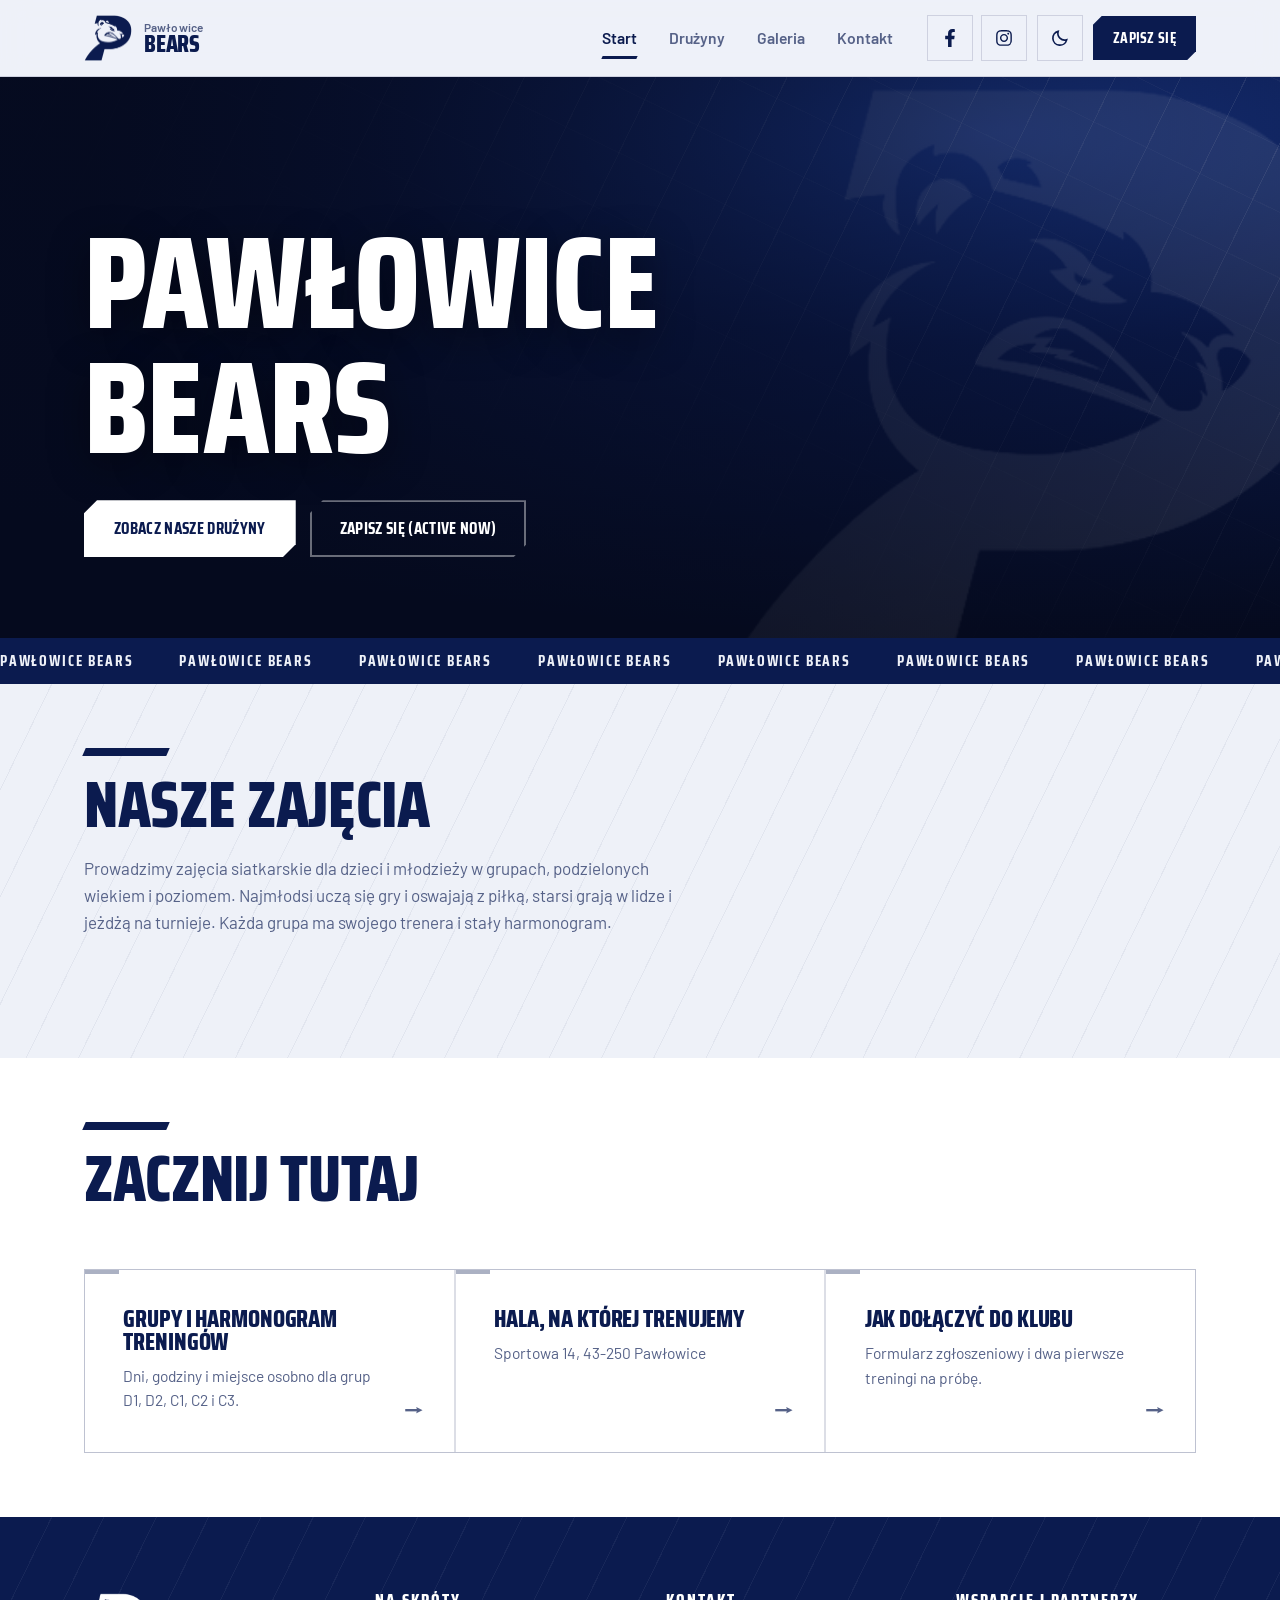
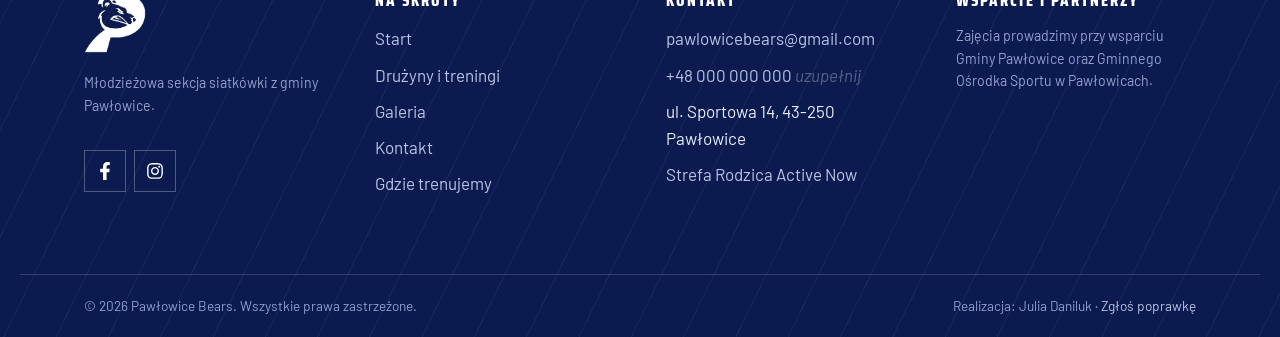
==== commit 916be187: "Poprawka motywu" ====
--- a/index.html
+++ b/index.html
@@ -1,5 +1,5 @@
 <!doctype html>
-<html lang="pl" data-theme="dark">
+<html lang="pl" data-theme="light">
 <head>
 <meta charset="utf-8">
 <meta name="viewport" content="width=device-width, initial-scale=1, viewport-fit=cover">
@@ -12,10 +12,9 @@
 <link href="https://fonts.googleapis.com/css2?family=Saira+Condensed:wght@600;700;800&family=Barlow:wght@400;500;600;700&display=swap" rel="stylesheet">
 <link rel="stylesheet" href="assets/style.css">
 <script>
-  /* motyw ustawiany przed renderem, żeby uniknąć mignięcia */
   try {
     var t = localStorage.getItem('bears-theme');
-    document.documentElement.setAttribute('data-theme', t === 'light' ? 'light' : 'dark');
+    document.documentElement.setAttribute('data-theme', t === 'dark' ? 'dark' : 'light');
   } catch (e) {}
 </script>
 
